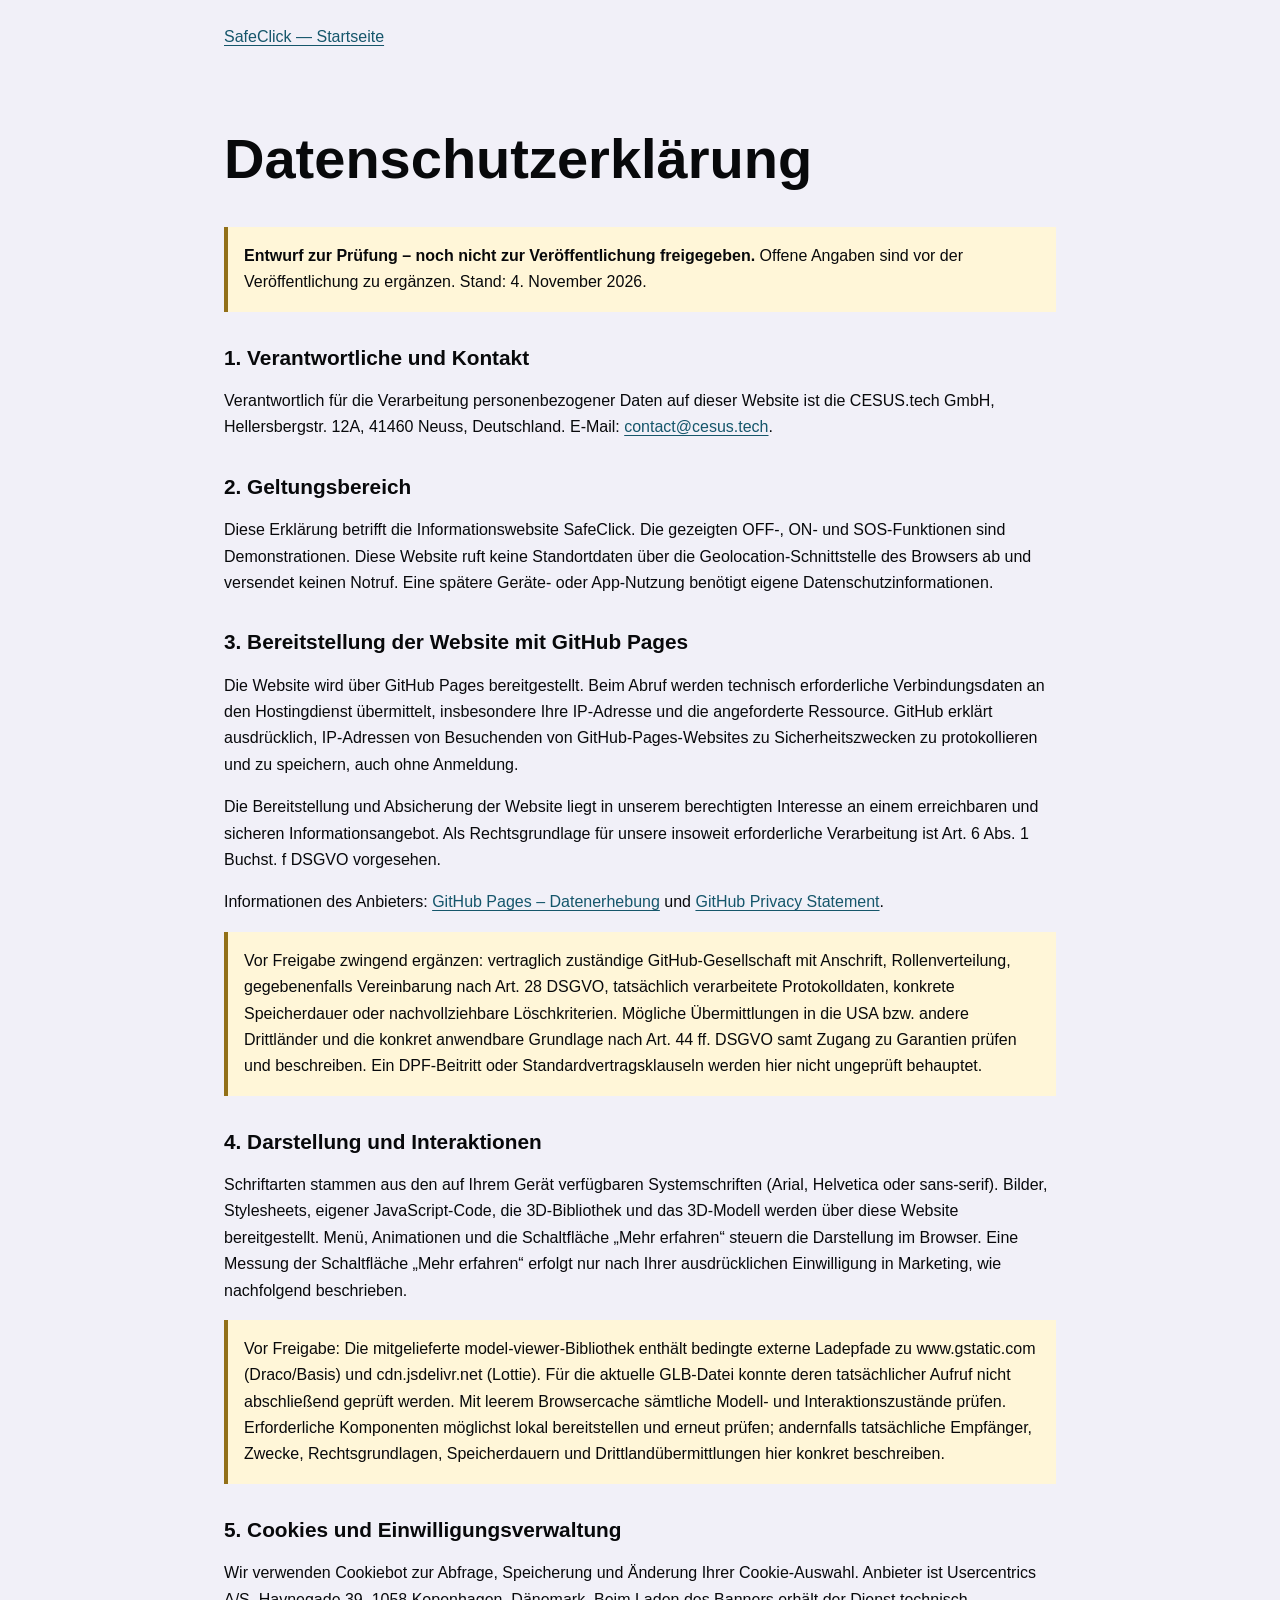
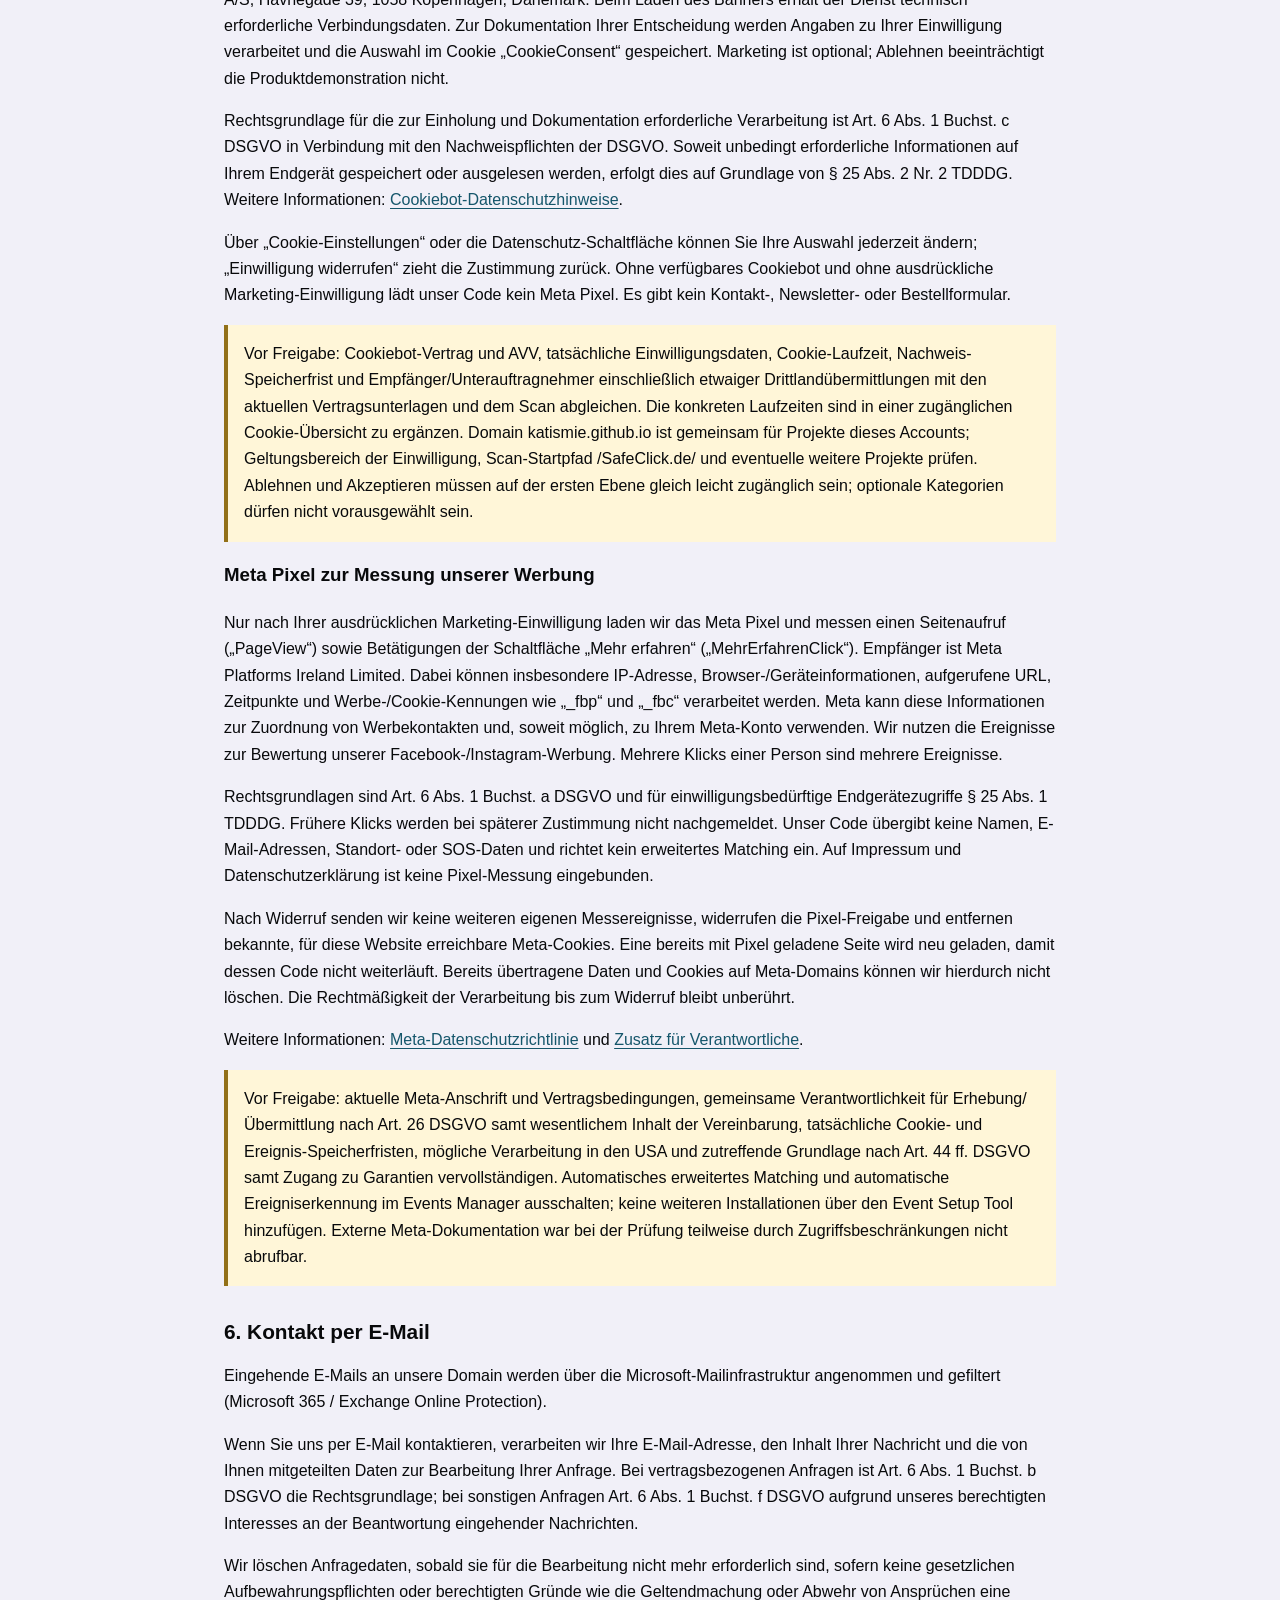
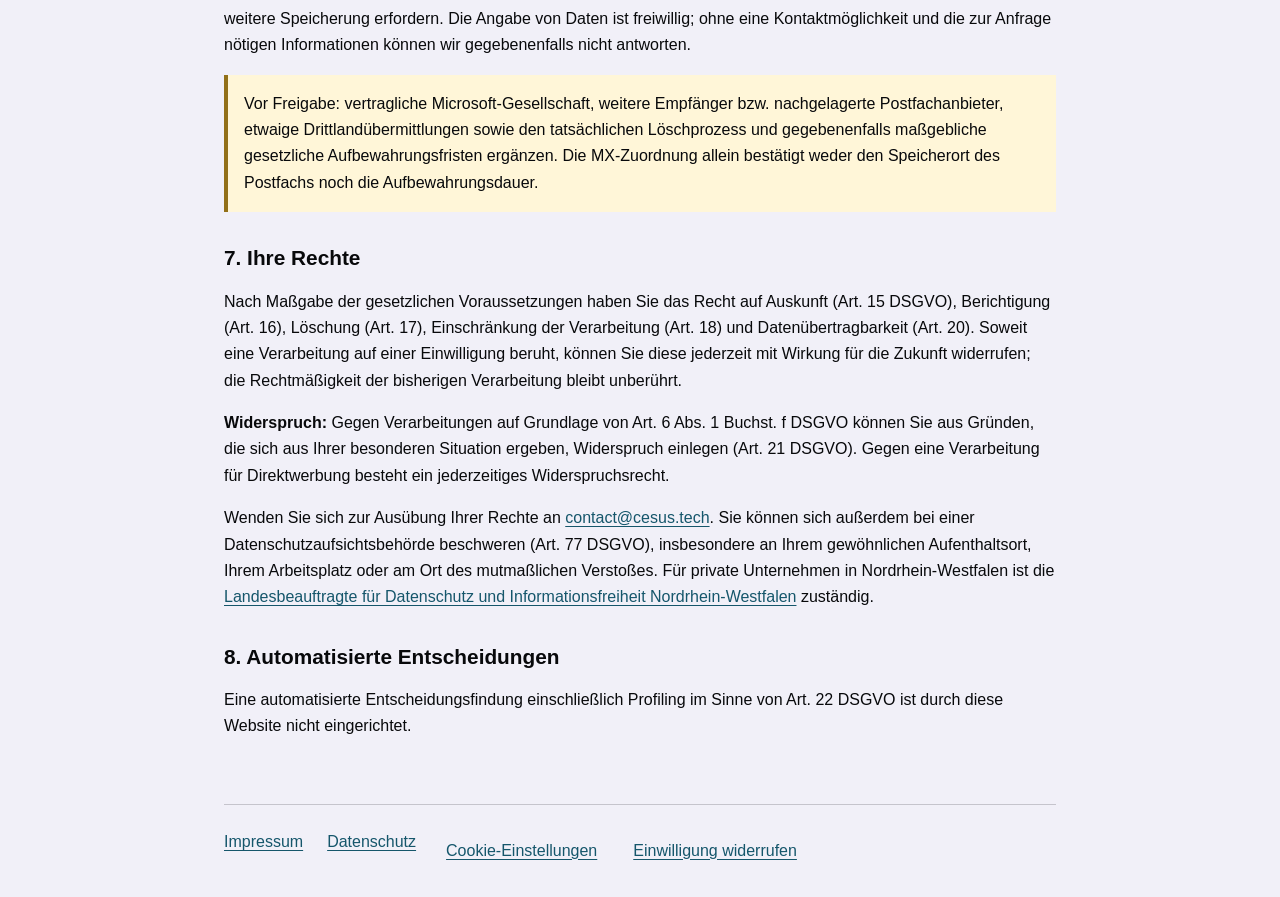
==== datenschutz.html @ c8a86da0 "Gate Meta measurement behind explicit Cookiebot marketing consent" ====
<!doctype html>
<html lang="de">
<head>
<meta charset="utf-8">
<meta name="viewport" content="width=device-width, initial-scale=1">
<meta name="robots" content="noindex">
<meta name="referrer" content="strict-origin-when-cross-origin">
<title>Datenschutzerklärung | SafeClick</title>
<script id="Cookiebot" src="https://consent.cookiebot.com/uc.js" data-cbid="27874671-143a-44bb-8945-e260de6c4925" data-blockingmode="auto" data-culture="DE" data-type="leveloptin" data-level="strict" data-consentmode="disabled" type="text/javascript"></script>
<script src="./consent.js" data-cookieconsent="ignore"></script>
<link rel="stylesheet" href="./legal.css">
</head>
<body>
<header><a href="./index.html">SafeClick — Startseite</a></header>
<main>
<h1>Datenschutzerklärung</h1>
<p class="draft"><strong>Entwurf zur Prüfung – noch nicht zur Veröffentlichung freigegeben.</strong> Offene Angaben sind vor der Veröffentlichung zu ergänzen. Stand: 4. November 2026.</p>
<h2>1. Verantwortliche und Kontakt</h2>
<p>Verantwortlich für die Verarbeitung personenbezogener Daten auf dieser Website ist die CESUS.tech GmbH, Hellersbergstr. 12A, 41460 Neuss, Deutschland. E-Mail: <a href="mailto:contact@cesus.tech">contact@cesus.tech</a>.</p>
<h2>2. Geltungsbereich</h2>
<p>Diese Erklärung betrifft die Informationswebsite SafeClick. Die gezeigten OFF-, ON- und SOS-Funktionen sind Demonstrationen. Diese Website ruft keine Standortdaten über die Geolocation-Schnittstelle des Browsers ab und versendet keinen Notruf. Eine spätere Geräte- oder App-Nutzung benötigt eigene Datenschutzinformationen.</p>
<h2>3. Bereitstellung der Website mit GitHub Pages</h2>
<p>Die Website wird über GitHub Pages bereitgestellt. Beim Abruf werden technisch erforderliche Verbindungsdaten an den Hostingdienst übermittelt, insbesondere Ihre IP-Adresse und die angeforderte Ressource. GitHub erklärt ausdrücklich, IP-Adressen von Besuchenden von GitHub-Pages-Websites zu Sicherheitszwecken zu protokollieren und zu speichern, auch ohne Anmeldung.</p>
<p>Die Bereitstellung und Absicherung der Website liegt in unserem berechtigten Interesse an einem erreichbaren und sicheren Informationsangebot. Als Rechtsgrundlage für unsere insoweit erforderliche Verarbeitung ist Art. 6 Abs. 1 Buchst. f DSGVO vorgesehen.</p>
<p>Informationen des Anbieters: <a href="https://docs.github.com/en/pages/getting-started-with-github-pages/what-is-github-pages">GitHub Pages – Datenerhebung</a> und <a href="https://docs.github.com/en/site-policy/privacy-policies/github-general-privacy-statement">GitHub Privacy Statement</a>.</p>
<p class="review">Vor Freigabe zwingend ergänzen: vertraglich zuständige GitHub-Gesellschaft mit Anschrift, Rollenverteilung, gegebenenfalls Vereinbarung nach Art. 28 DSGVO, tatsächlich verarbeitete Protokolldaten, konkrete Speicherdauer oder nachvollziehbare Löschkriterien. Mögliche Übermittlungen in die USA bzw. andere Drittländer und die konkret anwendbare Grundlage nach Art. 44 ff. DSGVO samt Zugang zu Garantien prüfen und beschreiben. Ein DPF-Beitritt oder Standardvertragsklauseln werden hier nicht ungeprüft behauptet.</p>
<h2>4. Darstellung und Interaktionen</h2>
<p>Schriftarten stammen aus den auf Ihrem Gerät verfügbaren Systemschriften (Arial, Helvetica oder sans-serif). Bilder, Stylesheets, eigener JavaScript-Code, die 3D-Bibliothek und das 3D-Modell werden über diese Website bereitgestellt. Menü, Animationen und die Schaltfläche „Mehr erfahren“ steuern die Darstellung im Browser. Eine Messung der Schaltfläche „Mehr erfahren“ erfolgt nur nach Ihrer ausdrücklichen Einwilligung in Marketing, wie nachfolgend beschrieben.</p>
<p class="review">Vor Freigabe: Die mitgelieferte model-viewer-Bibliothek enthält bedingte externe Ladepfade zu www.gstatic.com (Draco/Basis) und cdn.jsdelivr.net (Lottie). Für die aktuelle GLB-Datei konnte deren tatsächlicher Aufruf nicht abschließend geprüft werden. Mit leerem Browsercache sämtliche Modell- und Interaktionszustände prüfen. Erforderliche Komponenten möglichst lokal bereitstellen und erneut prüfen; andernfalls tatsächliche Empfänger, Zwecke, Rechtsgrundlagen, Speicherdauern und Drittlandübermittlungen hier konkret beschreiben.</p>
<h2>5. Cookies und Einwilligungsverwaltung</h2>
<p>Wir verwenden Cookiebot zur Abfrage, Speicherung und Änderung Ihrer Cookie-Auswahl. Anbieter ist Usercentrics A/S, Havnegade 39, 1058 Kopenhagen, Dänemark. Beim Laden des Banners erhält der Dienst technisch erforderliche Verbindungsdaten. Zur Dokumentation Ihrer Entscheidung werden Angaben zu Ihrer Einwilligung verarbeitet und die Auswahl im Cookie „CookieConsent“ gespeichert. Marketing ist optional; Ablehnen beeinträchtigt die Produktdemonstration nicht.</p>
<p>Rechtsgrundlage für die zur Einholung und Dokumentation erforderliche Verarbeitung ist Art. 6 Abs. 1 Buchst. c DSGVO in Verbindung mit den Nachweispflichten der DSGVO. Soweit unbedingt erforderliche Informationen auf Ihrem Endgerät gespeichert oder ausgelesen werden, erfolgt dies auf Grundlage von § 25 Abs. 2 Nr. 2 TDDDG. Weitere Informationen: <a href="https://www.cookiebot.com/en/privacy-policy/">Cookiebot-Datenschutzhinweise</a>.</p>
<p>Über „Cookie-Einstellungen“ oder die Datenschutz-Schaltfläche können Sie Ihre Auswahl jederzeit ändern; „Einwilligung widerrufen“ zieht die Zustimmung zurück. Ohne verfügbares Cookiebot und ohne ausdrückliche Marketing-Einwilligung lädt unser Code kein Meta Pixel. Es gibt kein Kontakt-, Newsletter- oder Bestellformular.</p>
<p class="review">Vor Freigabe: Cookiebot-Vertrag und AVV, tatsächliche Einwilligungsdaten, Cookie-Laufzeit, Nachweis-Speicherfrist und Empfänger/Unterauftragnehmer einschließlich etwaiger Drittlandübermittlungen mit den aktuellen Vertragsunterlagen und dem Scan abgleichen. Die konkreten Laufzeiten sind in einer zugänglichen Cookie-Übersicht zu ergänzen. Domain katismie.github.io ist gemeinsam für Projekte dieses Accounts; Geltungsbereich der Einwilligung, Scan-Startpfad /SafeClick.de/ und eventuelle weitere Projekte prüfen. Ablehnen und Akzeptieren müssen auf der ersten Ebene gleich leicht zugänglich sein; optionale Kategorien dürfen nicht vorausgewählt sein.</p>
<h3>Meta Pixel zur Messung unserer Werbung</h3>
<p>Nur nach Ihrer ausdrücklichen Marketing-Einwilligung laden wir das Meta Pixel und messen einen Seitenaufruf („PageView“) sowie Betätigungen der Schaltfläche „Mehr erfahren“ („MehrErfahrenClick“). Empfänger ist Meta Platforms Ireland Limited. Dabei können insbesondere IP-Adresse, Browser-/Geräteinformationen, aufgerufene URL, Zeitpunkte und Werbe-/Cookie-Kennungen wie „_fbp“ und „_fbc“ verarbeitet werden. Meta kann diese Informationen zur Zuordnung von Werbekontakten und, soweit möglich, zu Ihrem Meta-Konto verwenden. Wir nutzen die Ereignisse zur Bewertung unserer Facebook-/Instagram-Werbung. Mehrere Klicks einer Person sind mehrere Ereignisse.</p>
<p>Rechtsgrundlagen sind Art. 6 Abs. 1 Buchst. a DSGVO und für einwilligungsbedürftige Endgerätezugriffe § 25 Abs. 1 TDDDG. Frühere Klicks werden bei späterer Zustimmung nicht nachgemeldet. Unser Code übergibt keine Namen, E-Mail-Adressen, Standort- oder SOS-Daten und richtet kein erweitertes Matching ein. Auf Impressum und Datenschutzerklärung ist keine Pixel-Messung eingebunden.</p>
<p>Nach Widerruf senden wir keine weiteren eigenen Messereignisse, widerrufen die Pixel-Freigabe und entfernen bekannte, für diese Website erreichbare Meta-Cookies. Eine bereits mit Pixel geladene Seite wird neu geladen, damit dessen Code nicht weiterläuft. Bereits übertragene Daten und Cookies auf Meta-Domains können wir hierdurch nicht löschen. Die Rechtmäßigkeit der Verarbeitung bis zum Widerruf bleibt unberührt.</p>
<p>Weitere Informationen: <a href="https://www.facebook.com/privacy/policy/">Meta-Datenschutzrichtlinie</a> und <a href="https://www.facebook.com/legal/controller_addendum">Zusatz für Verantwortliche</a>.</p>
<p class="review">Vor Freigabe: aktuelle Meta-Anschrift und Vertragsbedingungen, gemeinsame Verantwortlichkeit für Erhebung/Übermittlung nach Art. 26 DSGVO samt wesentlichem Inhalt der Vereinbarung, tatsächliche Cookie- und Ereignis-Speicherfristen, mögliche Verarbeitung in den USA und zutreffende Grundlage nach Art. 44 ff. DSGVO samt Zugang zu Garantien vervollständigen. Automatisches erweitertes Matching und automatische Ereigniserkennung im Events Manager ausschalten; keine weiteren Installationen über den Event Setup Tool hinzufügen. Externe Meta-Dokumentation war bei der Prüfung teilweise durch Zugriffsbeschränkungen nicht abrufbar.</p>
<h2>6. Kontakt per E-Mail</h2>
<p>Eingehende E-Mails an unsere Domain werden über die Microsoft-Mailinfrastruktur angenommen und gefiltert (Microsoft 365 / Exchange Online Protection).</p>
<p>Wenn Sie uns per E-Mail kontaktieren, verarbeiten wir Ihre E-Mail-Adresse, den Inhalt Ihrer Nachricht und die von Ihnen mitgeteilten Daten zur Bearbeitung Ihrer Anfrage. Bei vertragsbezogenen Anfragen ist Art. 6 Abs. 1 Buchst. b DSGVO die Rechtsgrundlage; bei sonstigen Anfragen Art. 6 Abs. 1 Buchst. f DSGVO aufgrund unseres berechtigten Interesses an der Beantwortung eingehender Nachrichten.</p>
<p>Wir löschen Anfragedaten, sobald sie für die Bearbeitung nicht mehr erforderlich sind, sofern keine gesetzlichen Aufbewahrungspflichten oder berechtigten Gründe wie die Geltendmachung oder Abwehr von Ansprüchen eine weitere Speicherung erfordern. Die Angabe von Daten ist freiwillig; ohne eine Kontaktmöglichkeit und die zur Anfrage nötigen Informationen können wir gegebenenfalls nicht antworten.</p>
<p class="review">Vor Freigabe: vertragliche Microsoft-Gesellschaft, weitere Empfänger bzw. nachgelagerte Postfachanbieter, etwaige Drittlandübermittlungen sowie den tatsächlichen Löschprozess und gegebenenfalls maßgebliche gesetzliche Aufbewahrungsfristen ergänzen. Die MX-Zuordnung allein bestätigt weder den Speicherort des Postfachs noch die Aufbewahrungsdauer.</p>
<h2>7. Ihre Rechte</h2>
<p>Nach Maßgabe der gesetzlichen Voraussetzungen haben Sie das Recht auf Auskunft (Art. 15 DSGVO), Berichtigung (Art. 16), Löschung (Art. 17), Einschränkung der Verarbeitung (Art. 18) und Datenübertragbarkeit (Art. 20). Soweit eine Verarbeitung auf einer Einwilligung beruht, können Sie diese jederzeit mit Wirkung für die Zukunft widerrufen; die Rechtmäßigkeit der bisherigen Verarbeitung bleibt unberührt.</p>
<p><strong>Widerspruch:</strong> Gegen Verarbeitungen auf Grundlage von Art. 6 Abs. 1 Buchst. f DSGVO können Sie aus Gründen, die sich aus Ihrer besonderen Situation ergeben, Widerspruch einlegen (Art. 21 DSGVO). Gegen eine Verarbeitung für Direktwerbung besteht ein jederzeitiges Widerspruchsrecht.</p>
<p>Wenden Sie sich zur Ausübung Ihrer Rechte an <a href="mailto:contact@cesus.tech">contact@cesus.tech</a>. Sie können sich außerdem bei einer Datenschutzaufsichtsbehörde beschweren (Art. 77 DSGVO), insbesondere an Ihrem gewöhnlichen Aufenthaltsort, Ihrem Arbeitsplatz oder am Ort des mutmaßlichen Verstoßes. Für private Unternehmen in Nordrhein-Westfalen ist die <a href="https://www.ldi.nrw.de/">Landesbeauftragte für Datenschutz und Informationsfreiheit Nordrhein-Westfalen</a> zuständig.</p>
<h2>8. Automatisierte Entscheidungen</h2><p>Eine automatisierte Entscheidungsfindung einschließlich Profiling im Sinne von Art. 22 DSGVO ist durch diese Website nicht eingerichtet.</p>
</main>
<footer><nav aria-label="Rechtliche Informationen"><a href="./impressum.html">Impressum</a><a href="./datenschutz.html">Datenschutz</a><button type="button" class="cookie-control" data-cookie-action="renew">Cookie-Einstellungen</button><button type="button" class="cookie-control" data-cookie-action="withdraw">Einwilligung widerrufen</button></nav></footer><p data-cookie-feedback role="status" class="cookie-feedback"></p><noscript><p>Für die Cookie-Einstellungen ist JavaScript erforderlich. Ohne JavaScript wird kein Meta Pixel geladen.</p></noscript>
</body>
</html>
---- legal.css ----
*{box-sizing:border-box}body{margin:0;background:#f1f0f8;color:#08090b;font:1rem/1.65 Arial,Helvetica,sans-serif}header,main,footer{width:min(100% - 2.5rem,52rem);margin:auto}header,footer{padding:1.5rem 0}main{padding:1rem 0 3rem}h1{font-size:clamp(2rem,7vw,3.5rem);line-height:1.1;overflow-wrap:anywhere}h2{font-size:1.3rem;line-height:1.3;margin-top:2rem}a{color:#15566b;text-underline-offset:.2em;overflow-wrap:anywhere}a:focus-visible{outline:3px solid #237e98;outline-offset:4px}.draft,.review{padding:1rem;border-left:4px solid #927018;background:#fff6d8}footer{border-top:1px solid #08090b30}nav{display:flex;gap:1.5rem;flex-wrap:wrap}

.cookie-control{font:inherit;color:#15566b;background:transparent;border:0;text-decoration:underline;text-underline-offset:.2em;cursor:pointer;min-height:44px;padding:6px}.cookie-control:focus-visible{outline:3px solid #237e98;outline-offset:4px}.cookie-feedback{width:min(100% - 2.5rem,52rem);margin:auto}
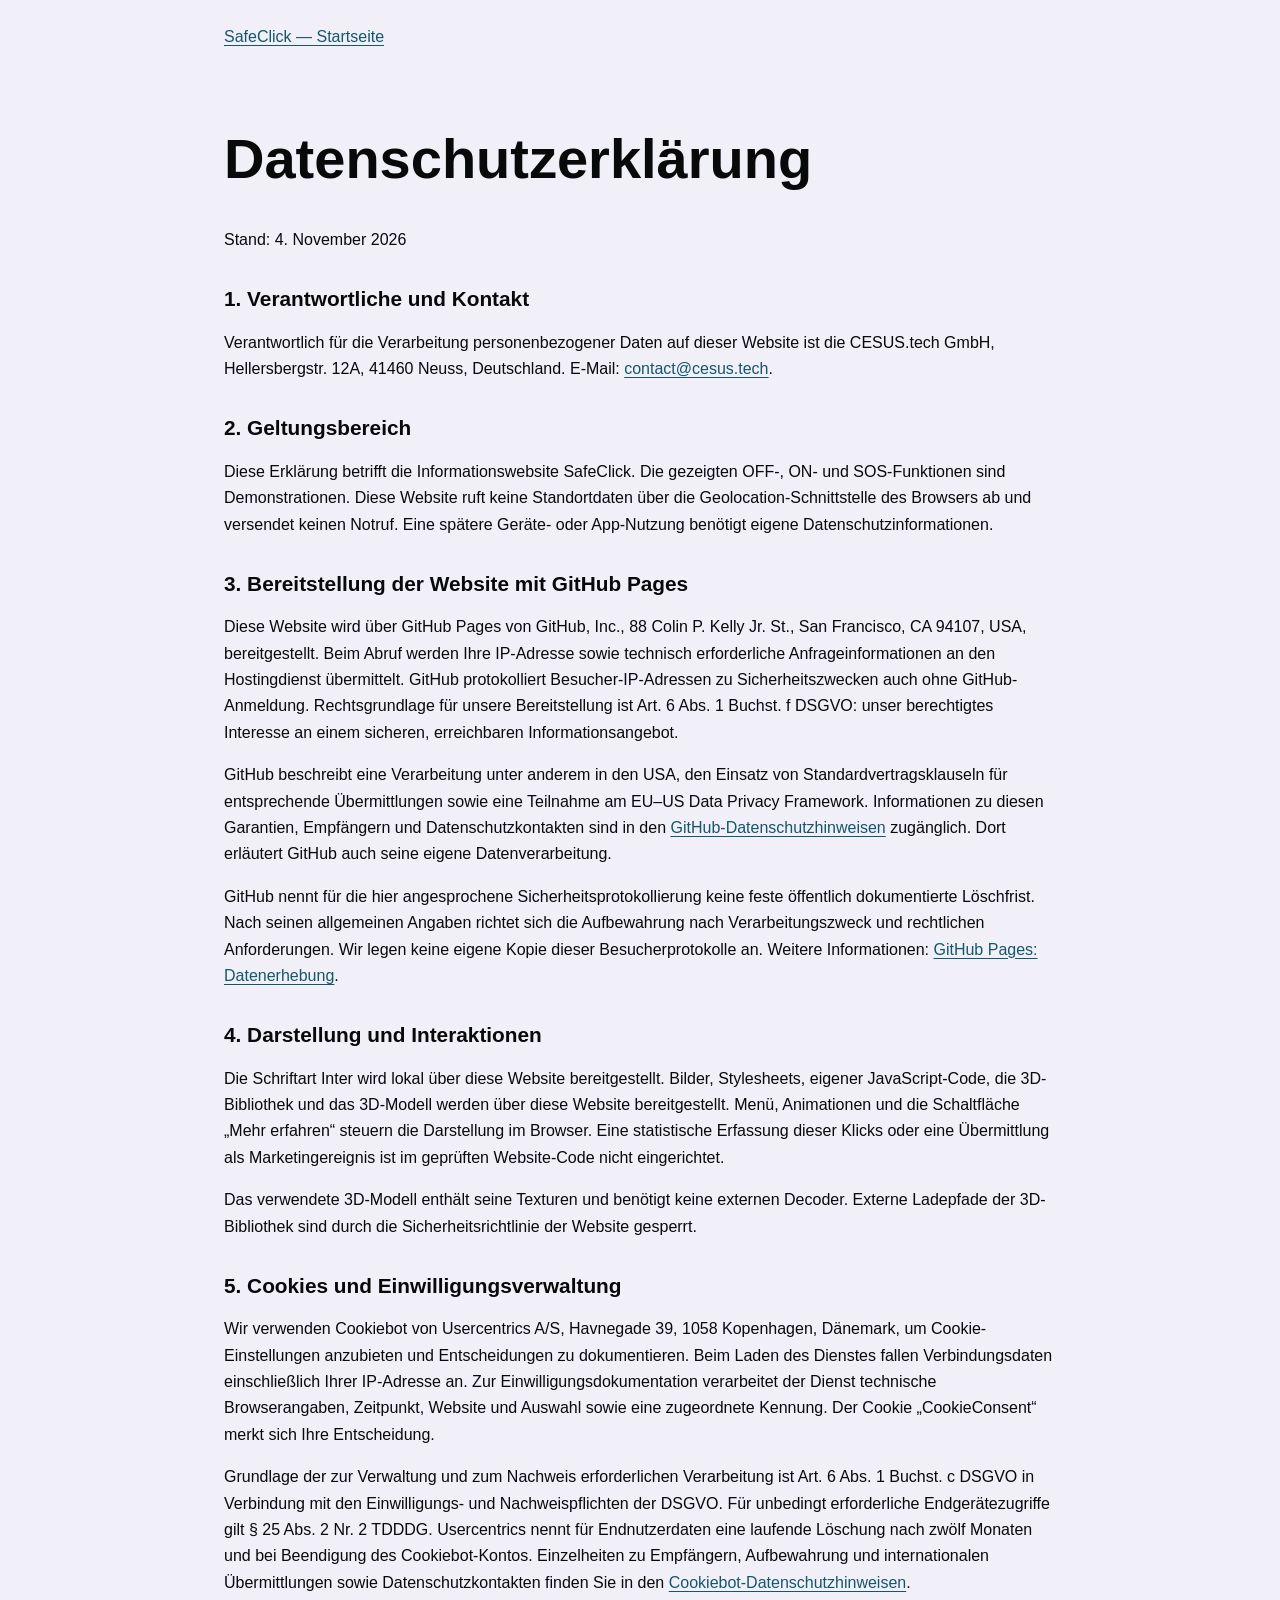
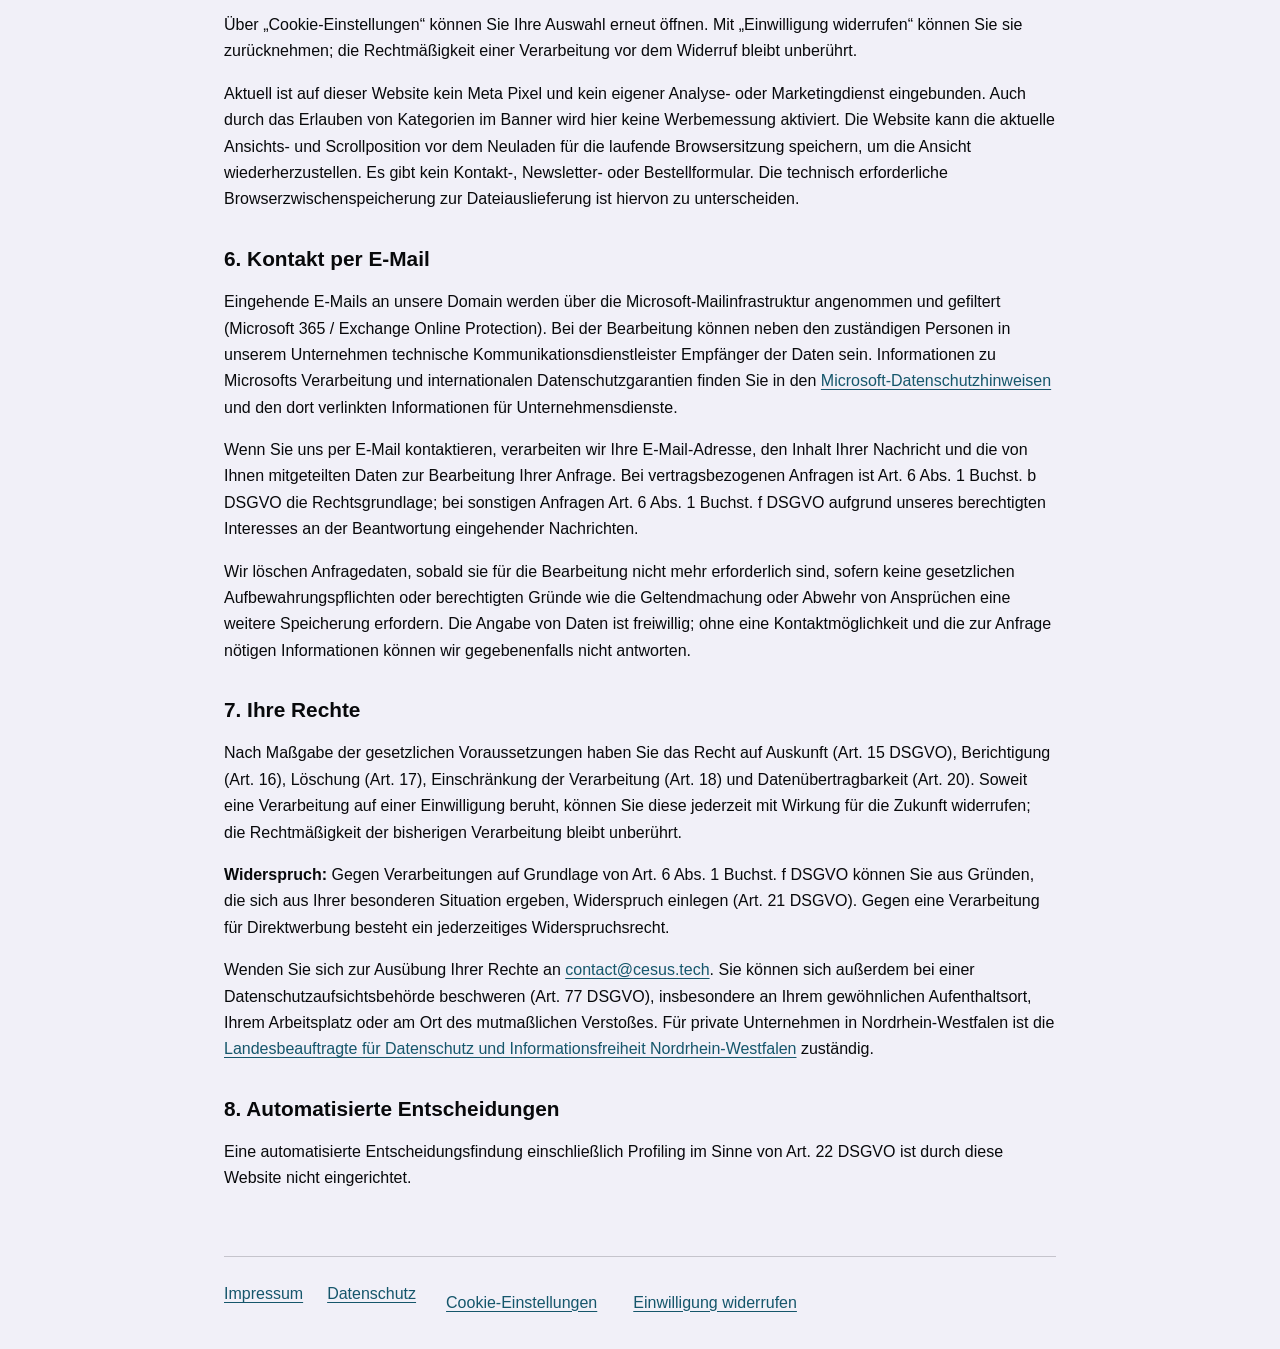
==== commit 0f483433: "Restrict external resources on SafeClick pages" ====
--- a/datenschutz.html
+++ b/datenschutz.html
@@ -2,53 +2,45 @@
 <html lang="de">
 <head>
 <meta charset="utf-8">
+<meta http-equiv="Content-Security-Policy" content="default-src 'self'; script-src 'self' 'unsafe-inline' https://consent.cookiebot.com https://consentcdn.cookiebot.com; connect-src 'self' blob: data: https://consent.cookiebot.com https://consentcdn.cookiebot.com; style-src 'self' 'unsafe-inline'; img-src 'self' blob: data: https://imgsct.cookiebot.com; frame-src https://consentcdn.cookiebot.com; worker-src 'self' blob:; media-src 'self' blob:; object-src 'none'">
 <meta name="viewport" content="width=device-width, initial-scale=1">
-<meta name="robots" content="noindex">
 <meta name="referrer" content="strict-origin-when-cross-origin">
 <title>Datenschutzerklärung | SafeClick</title>
+<link rel="stylesheet" href="./legal.css">
 <script id="Cookiebot" src="https://consent.cookiebot.com/uc.js" data-cbid="27874671-143a-44bb-8945-e260de6c4925" data-blockingmode="auto" data-culture="DE" data-type="leveloptin" data-level="strict" data-consentmode="disabled" type="text/javascript"></script>
-<script src="./consent.js" data-cookieconsent="ignore"></script>
-<link rel="stylesheet" href="./legal.css">
+<script src="./cookie-settings.js" data-cookieconsent="ignore" defer></script>
 </head>
 <body>
 <header><a href="./index.html">SafeClick — Startseite</a></header>
 <main>
 <h1>Datenschutzerklärung</h1>
-<p class="draft"><strong>Entwurf zur Prüfung – noch nicht zur Veröffentlichung freigegeben.</strong> Offene Angaben sind vor der Veröffentlichung zu ergänzen. Stand: 4. November 2026.</p>
+<p>Stand: 4. November 2026</p>
 <h2>1. Verantwortliche und Kontakt</h2>
 <p>Verantwortlich für die Verarbeitung personenbezogener Daten auf dieser Website ist die CESUS.tech GmbH, Hellersbergstr. 12A, 41460 Neuss, Deutschland. E-Mail: <a href="mailto:contact@cesus.tech">contact@cesus.tech</a>.</p>
 <h2>2. Geltungsbereich</h2>
 <p>Diese Erklärung betrifft die Informationswebsite SafeClick. Die gezeigten OFF-, ON- und SOS-Funktionen sind Demonstrationen. Diese Website ruft keine Standortdaten über die Geolocation-Schnittstelle des Browsers ab und versendet keinen Notruf. Eine spätere Geräte- oder App-Nutzung benötigt eigene Datenschutzinformationen.</p>
 <h2>3. Bereitstellung der Website mit GitHub Pages</h2>
-<p>Die Website wird über GitHub Pages bereitgestellt. Beim Abruf werden technisch erforderliche Verbindungsdaten an den Hostingdienst übermittelt, insbesondere Ihre IP-Adresse und die angeforderte Ressource. GitHub erklärt ausdrücklich, IP-Adressen von Besuchenden von GitHub-Pages-Websites zu Sicherheitszwecken zu protokollieren und zu speichern, auch ohne Anmeldung.</p>
-<p>Die Bereitstellung und Absicherung der Website liegt in unserem berechtigten Interesse an einem erreichbaren und sicheren Informationsangebot. Als Rechtsgrundlage für unsere insoweit erforderliche Verarbeitung ist Art. 6 Abs. 1 Buchst. f DSGVO vorgesehen.</p>
-<p>Informationen des Anbieters: <a href="https://docs.github.com/en/pages/getting-started-with-github-pages/what-is-github-pages">GitHub Pages – Datenerhebung</a> und <a href="https://docs.github.com/en/site-policy/privacy-policies/github-general-privacy-statement">GitHub Privacy Statement</a>.</p>
-<p class="review">Vor Freigabe zwingend ergänzen: vertraglich zuständige GitHub-Gesellschaft mit Anschrift, Rollenverteilung, gegebenenfalls Vereinbarung nach Art. 28 DSGVO, tatsächlich verarbeitete Protokolldaten, konkrete Speicherdauer oder nachvollziehbare Löschkriterien. Mögliche Übermittlungen in die USA bzw. andere Drittländer und die konkret anwendbare Grundlage nach Art. 44 ff. DSGVO samt Zugang zu Garantien prüfen und beschreiben. Ein DPF-Beitritt oder Standardvertragsklauseln werden hier nicht ungeprüft behauptet.</p>
+<p>Diese Website wird über GitHub Pages von GitHub, Inc., 88 Colin P. Kelly Jr. St., San Francisco, CA 94107, USA, bereitgestellt. Beim Abruf werden Ihre IP-Adresse sowie technisch erforderliche Anfrageinformationen an den Hostingdienst übermittelt. GitHub protokolliert Besucher-IP-Adressen zu Sicherheitszwecken auch ohne GitHub-Anmeldung. Rechtsgrundlage für unsere Bereitstellung ist Art. 6 Abs. 1 Buchst. f DSGVO: unser berechtigtes Interesse an einem sicheren, erreichbaren Informationsangebot.</p>
+<p>GitHub beschreibt eine Verarbeitung unter anderem in den USA, den Einsatz von Standardvertragsklauseln für entsprechende Übermittlungen sowie eine Teilnahme am EU–US Data Privacy Framework. Informationen zu diesen Garantien, Empfängern und Datenschutzkontakten sind in den <a href="https://docs.github.com/en/site-policy/privacy-policies/github-general-privacy-statement">GitHub-Datenschutzhinweisen</a> zugänglich. Dort erläutert GitHub auch seine eigene Datenverarbeitung.</p>
+<p>GitHub nennt für die hier angesprochene Sicherheitsprotokollierung keine feste öffentlich dokumentierte Löschfrist. Nach seinen allgemeinen Angaben richtet sich die Aufbewahrung nach Verarbeitungszweck und rechtlichen Anforderungen. Wir legen keine eigene Kopie dieser Besucherprotokolle an. Weitere Informationen: <a href="https://docs.github.com/en/pages/getting-started-with-github-pages/what-is-github-pages#data-collection">GitHub Pages: Datenerhebung</a>.</p>
 <h2>4. Darstellung und Interaktionen</h2>
-<p>Schriftarten stammen aus den auf Ihrem Gerät verfügbaren Systemschriften (Arial, Helvetica oder sans-serif). Bilder, Stylesheets, eigener JavaScript-Code, die 3D-Bibliothek und das 3D-Modell werden über diese Website bereitgestellt. Menü, Animationen und die Schaltfläche „Mehr erfahren“ steuern die Darstellung im Browser. Eine Messung der Schaltfläche „Mehr erfahren“ erfolgt nur nach Ihrer ausdrücklichen Einwilligung in Marketing, wie nachfolgend beschrieben.</p>
-<p class="review">Vor Freigabe: Die mitgelieferte model-viewer-Bibliothek enthält bedingte externe Ladepfade zu www.gstatic.com (Draco/Basis) und cdn.jsdelivr.net (Lottie). Für die aktuelle GLB-Datei konnte deren tatsächlicher Aufruf nicht abschließend geprüft werden. Mit leerem Browsercache sämtliche Modell- und Interaktionszustände prüfen. Erforderliche Komponenten möglichst lokal bereitstellen und erneut prüfen; andernfalls tatsächliche Empfänger, Zwecke, Rechtsgrundlagen, Speicherdauern und Drittlandübermittlungen hier konkret beschreiben.</p>
+<p>Die Schriftart Inter wird lokal über diese Website bereitgestellt. Bilder, Stylesheets, eigener JavaScript-Code, die 3D-Bibliothek und das 3D-Modell werden über diese Website bereitgestellt. Menü, Animationen und die Schaltfläche „Mehr erfahren“ steuern die Darstellung im Browser. Eine statistische Erfassung dieser Klicks oder eine Übermittlung als Marketingereignis ist im geprüften Website-Code nicht eingerichtet.</p>
+<p>Das verwendete 3D-Modell enthält seine Texturen und benötigt keine externen Decoder. Externe Ladepfade der 3D-Bibliothek sind durch die Sicherheitsrichtlinie der Website gesperrt.</p>
 <h2>5. Cookies und Einwilligungsverwaltung</h2>
-<p>Wir verwenden Cookiebot zur Abfrage, Speicherung und Änderung Ihrer Cookie-Auswahl. Anbieter ist Usercentrics A/S, Havnegade 39, 1058 Kopenhagen, Dänemark. Beim Laden des Banners erhält der Dienst technisch erforderliche Verbindungsdaten. Zur Dokumentation Ihrer Entscheidung werden Angaben zu Ihrer Einwilligung verarbeitet und die Auswahl im Cookie „CookieConsent“ gespeichert. Marketing ist optional; Ablehnen beeinträchtigt die Produktdemonstration nicht.</p>
-<p>Rechtsgrundlage für die zur Einholung und Dokumentation erforderliche Verarbeitung ist Art. 6 Abs. 1 Buchst. c DSGVO in Verbindung mit den Nachweispflichten der DSGVO. Soweit unbedingt erforderliche Informationen auf Ihrem Endgerät gespeichert oder ausgelesen werden, erfolgt dies auf Grundlage von § 25 Abs. 2 Nr. 2 TDDDG. Weitere Informationen: <a href="https://www.cookiebot.com/en/privacy-policy/">Cookiebot-Datenschutzhinweise</a>.</p>
-<p>Über „Cookie-Einstellungen“ oder die Datenschutz-Schaltfläche können Sie Ihre Auswahl jederzeit ändern; „Einwilligung widerrufen“ zieht die Zustimmung zurück. Ohne verfügbares Cookiebot und ohne ausdrückliche Marketing-Einwilligung lädt unser Code kein Meta Pixel. Es gibt kein Kontakt-, Newsletter- oder Bestellformular.</p>
-<p class="review">Vor Freigabe: Cookiebot-Vertrag und AVV, tatsächliche Einwilligungsdaten, Cookie-Laufzeit, Nachweis-Speicherfrist und Empfänger/Unterauftragnehmer einschließlich etwaiger Drittlandübermittlungen mit den aktuellen Vertragsunterlagen und dem Scan abgleichen. Die konkreten Laufzeiten sind in einer zugänglichen Cookie-Übersicht zu ergänzen. Domain katismie.github.io ist gemeinsam für Projekte dieses Accounts; Geltungsbereich der Einwilligung, Scan-Startpfad /SafeClick.de/ und eventuelle weitere Projekte prüfen. Ablehnen und Akzeptieren müssen auf der ersten Ebene gleich leicht zugänglich sein; optionale Kategorien dürfen nicht vorausgewählt sein.</p>
-<h3>Meta Pixel zur Messung unserer Werbung</h3>
-<p>Nur nach Ihrer ausdrücklichen Marketing-Einwilligung laden wir das Meta Pixel und messen einen Seitenaufruf („PageView“) sowie Betätigungen der Schaltfläche „Mehr erfahren“ („MehrErfahrenClick“). Empfänger ist Meta Platforms Ireland Limited. Dabei können insbesondere IP-Adresse, Browser-/Geräteinformationen, aufgerufene URL, Zeitpunkte und Werbe-/Cookie-Kennungen wie „_fbp“ und „_fbc“ verarbeitet werden. Meta kann diese Informationen zur Zuordnung von Werbekontakten und, soweit möglich, zu Ihrem Meta-Konto verwenden. Wir nutzen die Ereignisse zur Bewertung unserer Facebook-/Instagram-Werbung. Mehrere Klicks einer Person sind mehrere Ereignisse.</p>
-<p>Rechtsgrundlagen sind Art. 6 Abs. 1 Buchst. a DSGVO und für einwilligungsbedürftige Endgerätezugriffe § 25 Abs. 1 TDDDG. Frühere Klicks werden bei späterer Zustimmung nicht nachgemeldet. Unser Code übergibt keine Namen, E-Mail-Adressen, Standort- oder SOS-Daten und richtet kein erweitertes Matching ein. Auf Impressum und Datenschutzerklärung ist keine Pixel-Messung eingebunden.</p>
-<p>Nach Widerruf senden wir keine weiteren eigenen Messereignisse, widerrufen die Pixel-Freigabe und entfernen bekannte, für diese Website erreichbare Meta-Cookies. Eine bereits mit Pixel geladene Seite wird neu geladen, damit dessen Code nicht weiterläuft. Bereits übertragene Daten und Cookies auf Meta-Domains können wir hierdurch nicht löschen. Die Rechtmäßigkeit der Verarbeitung bis zum Widerruf bleibt unberührt.</p>
-<p>Weitere Informationen: <a href="https://www.facebook.com/privacy/policy/">Meta-Datenschutzrichtlinie</a> und <a href="https://www.facebook.com/legal/controller_addendum">Zusatz für Verantwortliche</a>.</p>
-<p class="review">Vor Freigabe: aktuelle Meta-Anschrift und Vertragsbedingungen, gemeinsame Verantwortlichkeit für Erhebung/Übermittlung nach Art. 26 DSGVO samt wesentlichem Inhalt der Vereinbarung, tatsächliche Cookie- und Ereignis-Speicherfristen, mögliche Verarbeitung in den USA und zutreffende Grundlage nach Art. 44 ff. DSGVO samt Zugang zu Garantien vervollständigen. Automatisches erweitertes Matching und automatische Ereigniserkennung im Events Manager ausschalten; keine weiteren Installationen über den Event Setup Tool hinzufügen. Externe Meta-Dokumentation war bei der Prüfung teilweise durch Zugriffsbeschränkungen nicht abrufbar.</p>
+<p>Wir verwenden Cookiebot von Usercentrics A/S, Havnegade 39, 1058 Kopenhagen, Dänemark, um Cookie-Einstellungen anzubieten und Entscheidungen zu dokumentieren. Beim Laden des Dienstes fallen Verbindungsdaten einschließlich Ihrer IP-Adresse an. Zur Einwilligungsdokumentation verarbeitet der Dienst technische Browserangaben, Zeitpunkt, Website und Auswahl sowie eine zugeordnete Kennung. Der Cookie „CookieConsent“ merkt sich Ihre Entscheidung.</p>
+<p>Grundlage der zur Verwaltung und zum Nachweis erforderlichen Verarbeitung ist Art. 6 Abs. 1 Buchst. c DSGVO in Verbindung mit den Einwilligungs- und Nachweispflichten der DSGVO. Für unbedingt erforderliche Endgerätezugriffe gilt § 25 Abs. 2 Nr. 2 TDDDG. Usercentrics nennt für Endnutzerdaten eine laufende Löschung nach zwölf Monaten und bei Beendigung des Cookiebot-Kontos. Einzelheiten zu Empfängern, Aufbewahrung und internationalen Übermittlungen sowie Datenschutzkontakten finden Sie in den <a href="https://www.cookiebot.com/en/privacy-policy/">Cookiebot-Datenschutzhinweisen</a>.</p>
+<p>Über „Cookie-Einstellungen“ können Sie Ihre Auswahl erneut öffnen. Mit „Einwilligung widerrufen“ können Sie sie zurücknehmen; die Rechtmäßigkeit einer Verarbeitung vor dem Widerruf bleibt unberührt.</p>
+<p>Aktuell ist auf dieser Website kein Meta Pixel und kein eigener Analyse- oder Marketingdienst eingebunden. Auch durch das Erlauben von Kategorien im Banner wird hier keine Werbemessung aktiviert. Die Website kann die aktuelle Ansichts- und Scrollposition vor dem Neuladen für die laufende Browsersitzung speichern, um die Ansicht wiederherzustellen. Es gibt kein Kontakt-, Newsletter- oder Bestellformular. Die technisch erforderliche Browserzwischenspeicherung zur Dateiauslieferung ist hiervon zu unterscheiden.</p>
 <h2>6. Kontakt per E-Mail</h2>
-<p>Eingehende E-Mails an unsere Domain werden über die Microsoft-Mailinfrastruktur angenommen und gefiltert (Microsoft 365 / Exchange Online Protection).</p>
+<p>Eingehende E-Mails an unsere Domain werden über die Microsoft-Mailinfrastruktur angenommen und gefiltert (Microsoft 365 / Exchange Online Protection). Bei der Bearbeitung können neben den zuständigen Personen in unserem Unternehmen technische Kommunikationsdienstleister Empfänger der Daten sein. Informationen zu Microsofts Verarbeitung und internationalen Datenschutzgarantien finden Sie in den <a href="https://privacy.microsoft.com/de-de/privacystatement">Microsoft-Datenschutzhinweisen</a> und den dort verlinkten Informationen für Unternehmensdienste.</p>
 <p>Wenn Sie uns per E-Mail kontaktieren, verarbeiten wir Ihre E-Mail-Adresse, den Inhalt Ihrer Nachricht und die von Ihnen mitgeteilten Daten zur Bearbeitung Ihrer Anfrage. Bei vertragsbezogenen Anfragen ist Art. 6 Abs. 1 Buchst. b DSGVO die Rechtsgrundlage; bei sonstigen Anfragen Art. 6 Abs. 1 Buchst. f DSGVO aufgrund unseres berechtigten Interesses an der Beantwortung eingehender Nachrichten.</p>
 <p>Wir löschen Anfragedaten, sobald sie für die Bearbeitung nicht mehr erforderlich sind, sofern keine gesetzlichen Aufbewahrungspflichten oder berechtigten Gründe wie die Geltendmachung oder Abwehr von Ansprüchen eine weitere Speicherung erfordern. Die Angabe von Daten ist freiwillig; ohne eine Kontaktmöglichkeit und die zur Anfrage nötigen Informationen können wir gegebenenfalls nicht antworten.</p>
-<p class="review">Vor Freigabe: vertragliche Microsoft-Gesellschaft, weitere Empfänger bzw. nachgelagerte Postfachanbieter, etwaige Drittlandübermittlungen sowie den tatsächlichen Löschprozess und gegebenenfalls maßgebliche gesetzliche Aufbewahrungsfristen ergänzen. Die MX-Zuordnung allein bestätigt weder den Speicherort des Postfachs noch die Aufbewahrungsdauer.</p>
 <h2>7. Ihre Rechte</h2>
 <p>Nach Maßgabe der gesetzlichen Voraussetzungen haben Sie das Recht auf Auskunft (Art. 15 DSGVO), Berichtigung (Art. 16), Löschung (Art. 17), Einschränkung der Verarbeitung (Art. 18) und Datenübertragbarkeit (Art. 20). Soweit eine Verarbeitung auf einer Einwilligung beruht, können Sie diese jederzeit mit Wirkung für die Zukunft widerrufen; die Rechtmäßigkeit der bisherigen Verarbeitung bleibt unberührt.</p>
 <p><strong>Widerspruch:</strong> Gegen Verarbeitungen auf Grundlage von Art. 6 Abs. 1 Buchst. f DSGVO können Sie aus Gründen, die sich aus Ihrer besonderen Situation ergeben, Widerspruch einlegen (Art. 21 DSGVO). Gegen eine Verarbeitung für Direktwerbung besteht ein jederzeitiges Widerspruchsrecht.</p>
 <p>Wenden Sie sich zur Ausübung Ihrer Rechte an <a href="mailto:contact@cesus.tech">contact@cesus.tech</a>. Sie können sich außerdem bei einer Datenschutzaufsichtsbehörde beschweren (Art. 77 DSGVO), insbesondere an Ihrem gewöhnlichen Aufenthaltsort, Ihrem Arbeitsplatz oder am Ort des mutmaßlichen Verstoßes. Für private Unternehmen in Nordrhein-Westfalen ist die <a href="https://www.ldi.nrw.de/">Landesbeauftragte für Datenschutz und Informationsfreiheit Nordrhein-Westfalen</a> zuständig.</p>
 <h2>8. Automatisierte Entscheidungen</h2><p>Eine automatisierte Entscheidungsfindung einschließlich Profiling im Sinne von Art. 22 DSGVO ist durch diese Website nicht eingerichtet.</p>
 </main>
-<footer><nav aria-label="Rechtliche Informationen"><a href="./impressum.html">Impressum</a><a href="./datenschutz.html">Datenschutz</a><button type="button" class="cookie-control" data-cookie-action="renew">Cookie-Einstellungen</button><button type="button" class="cookie-control" data-cookie-action="withdraw">Einwilligung widerrufen</button></nav></footer><p data-cookie-feedback role="status" class="cookie-feedback"></p><noscript><p>Für die Cookie-Einstellungen ist JavaScript erforderlich. Ohne JavaScript wird kein Meta Pixel geladen.</p></noscript>
+<footer><nav aria-label="Rechtliche Informationen"><a href="./impressum.html">Impressum</a><a href="./datenschutz.html">Datenschutz</a><button type="button" class="cookie-control" data-cookie-action="renew">Cookie-Einstellungen</button><button type="button" class="cookie-control" data-cookie-action="withdraw">Einwilligung widerrufen</button></nav></footer><p class="cookie-feedback" data-cookie-feedback role="status"></p><noscript><p>Für die Cookie-Einstellungen ist JavaScript erforderlich. Auf dieser Website ist kein Meta Pixel eingebunden.</p></noscript>
 </body>
 </html>
